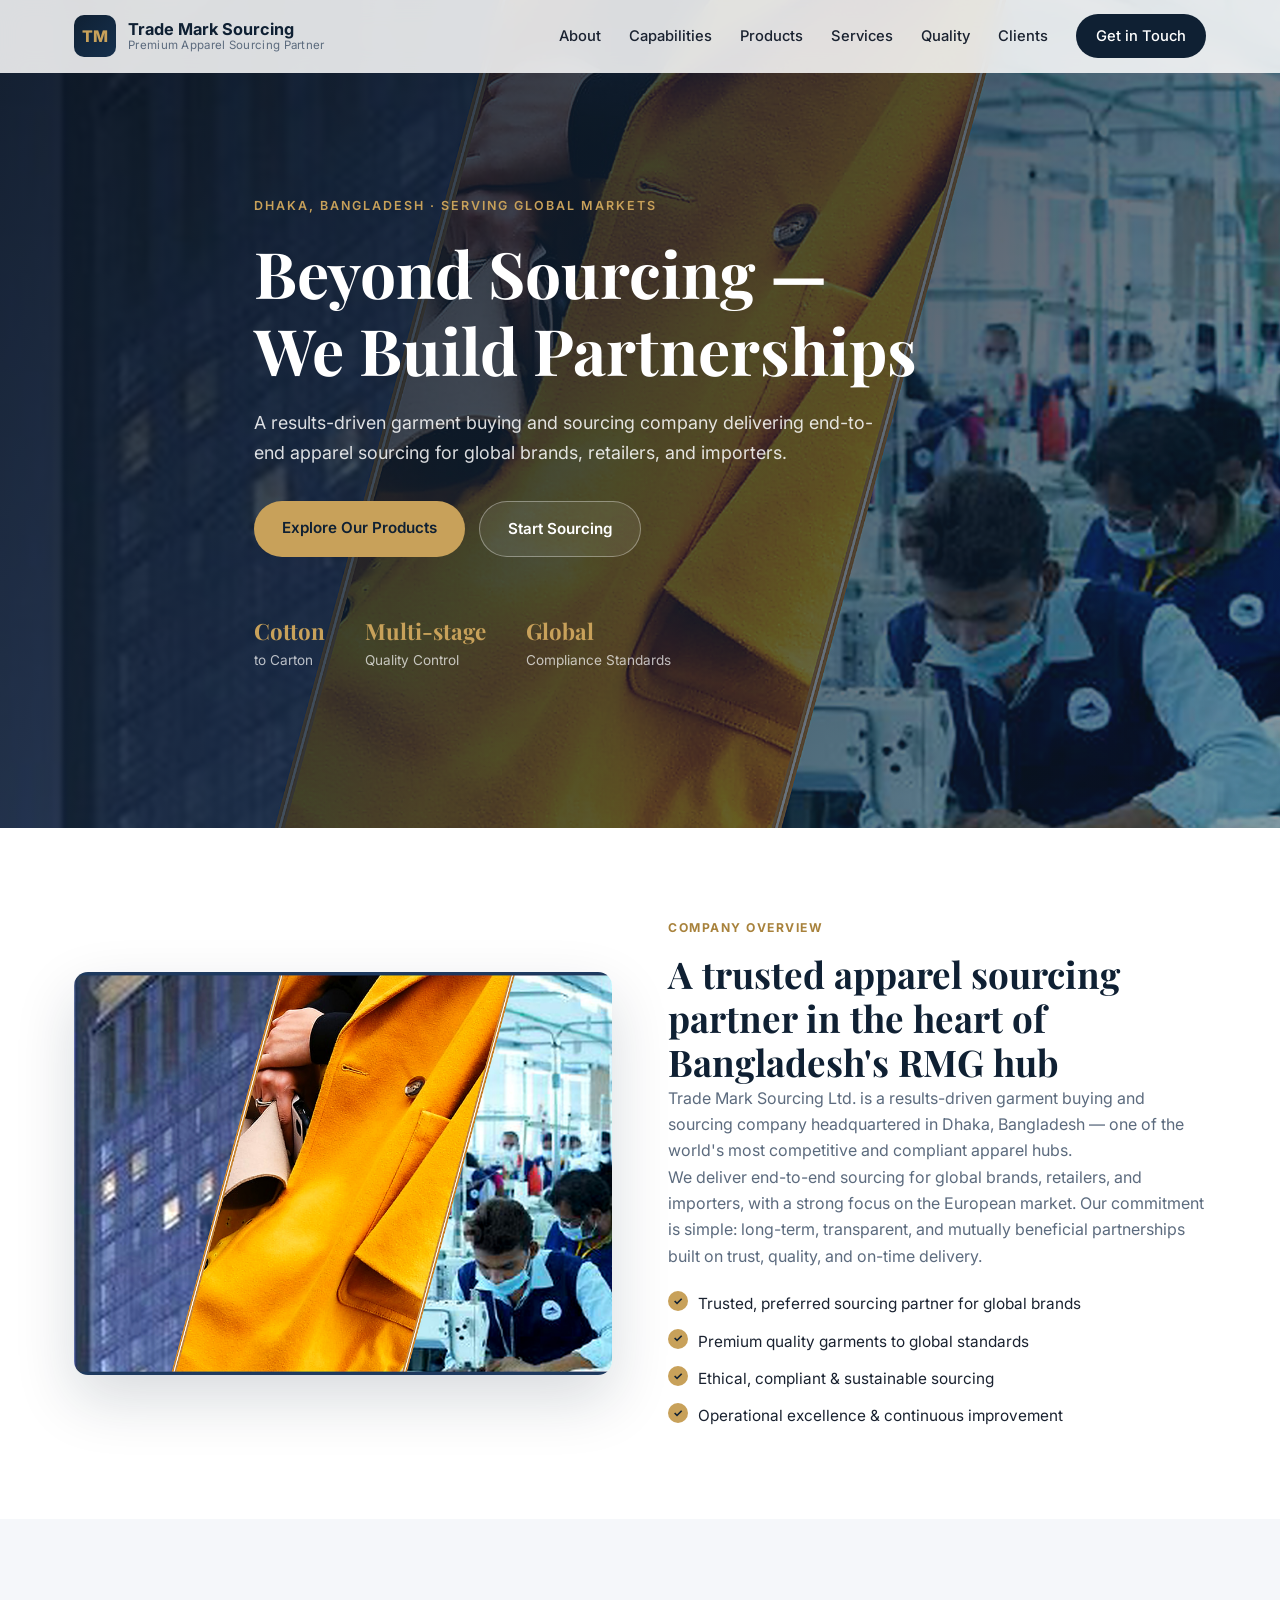
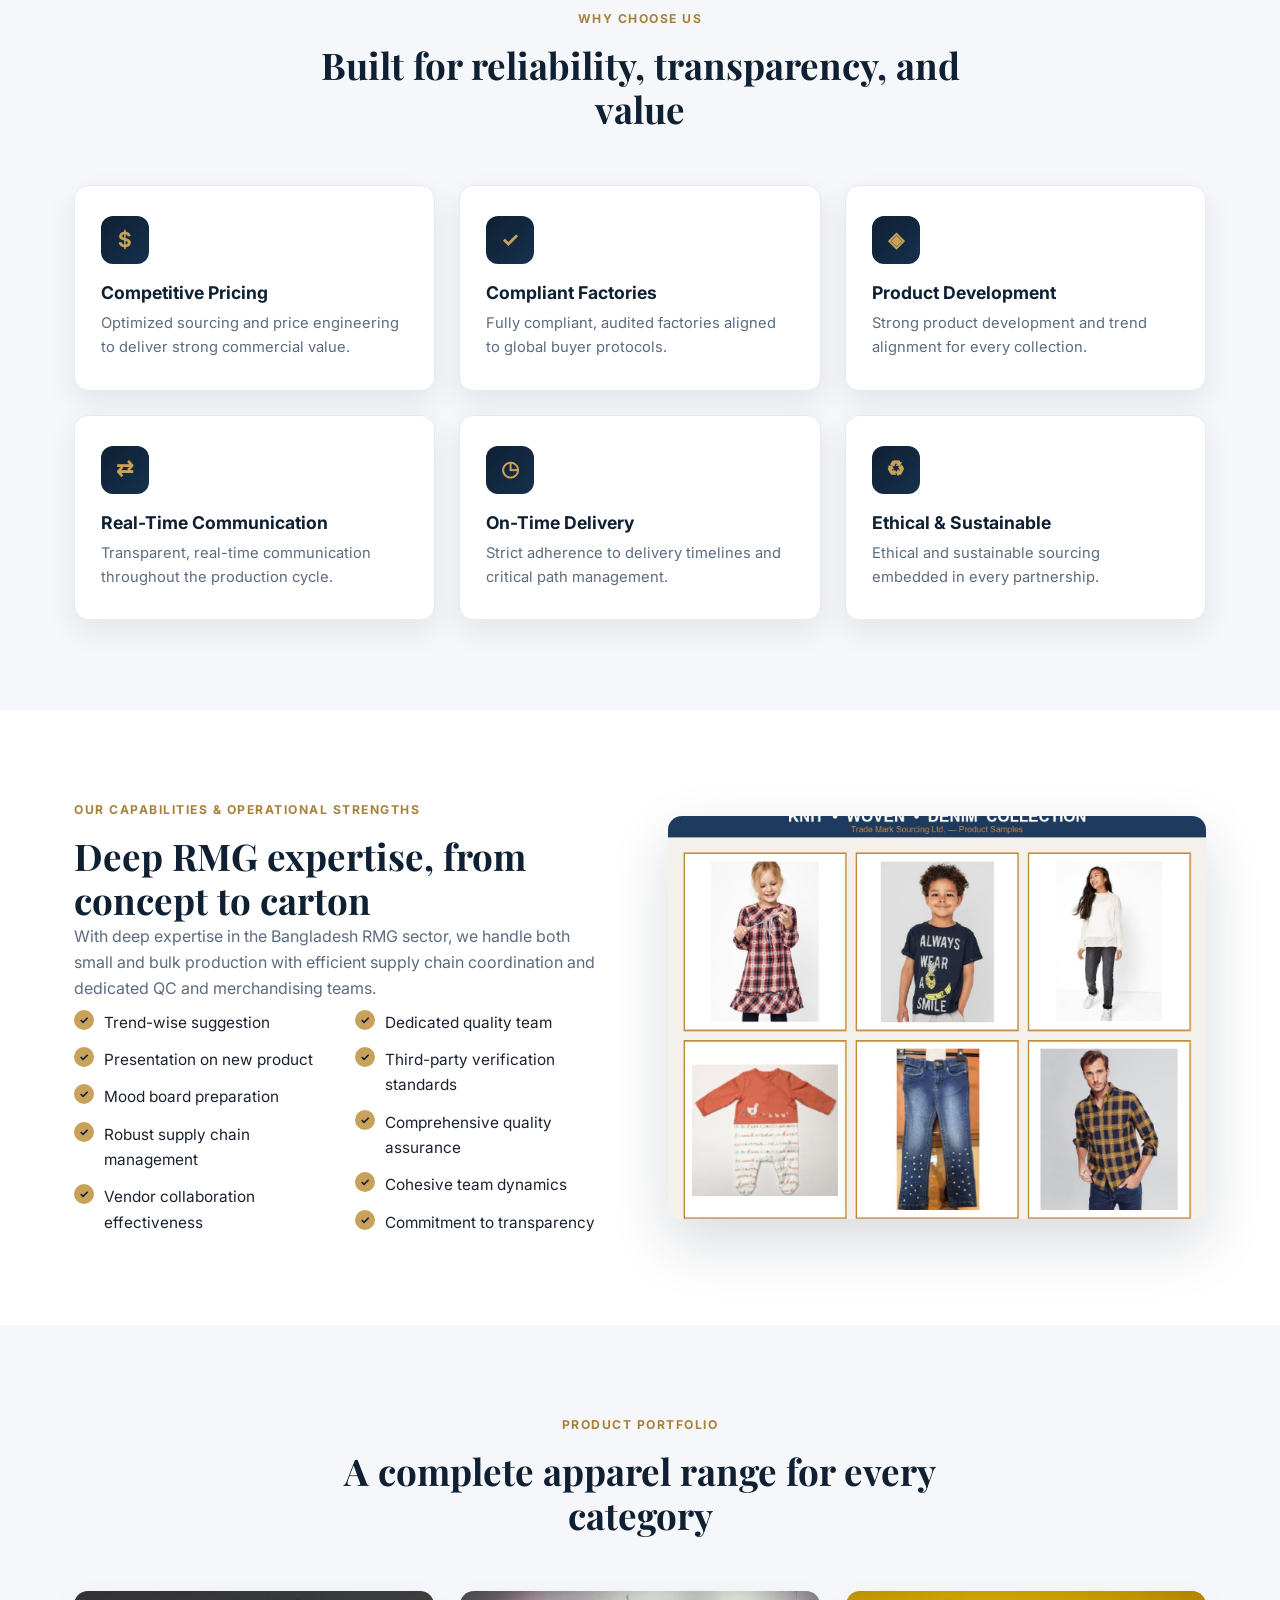
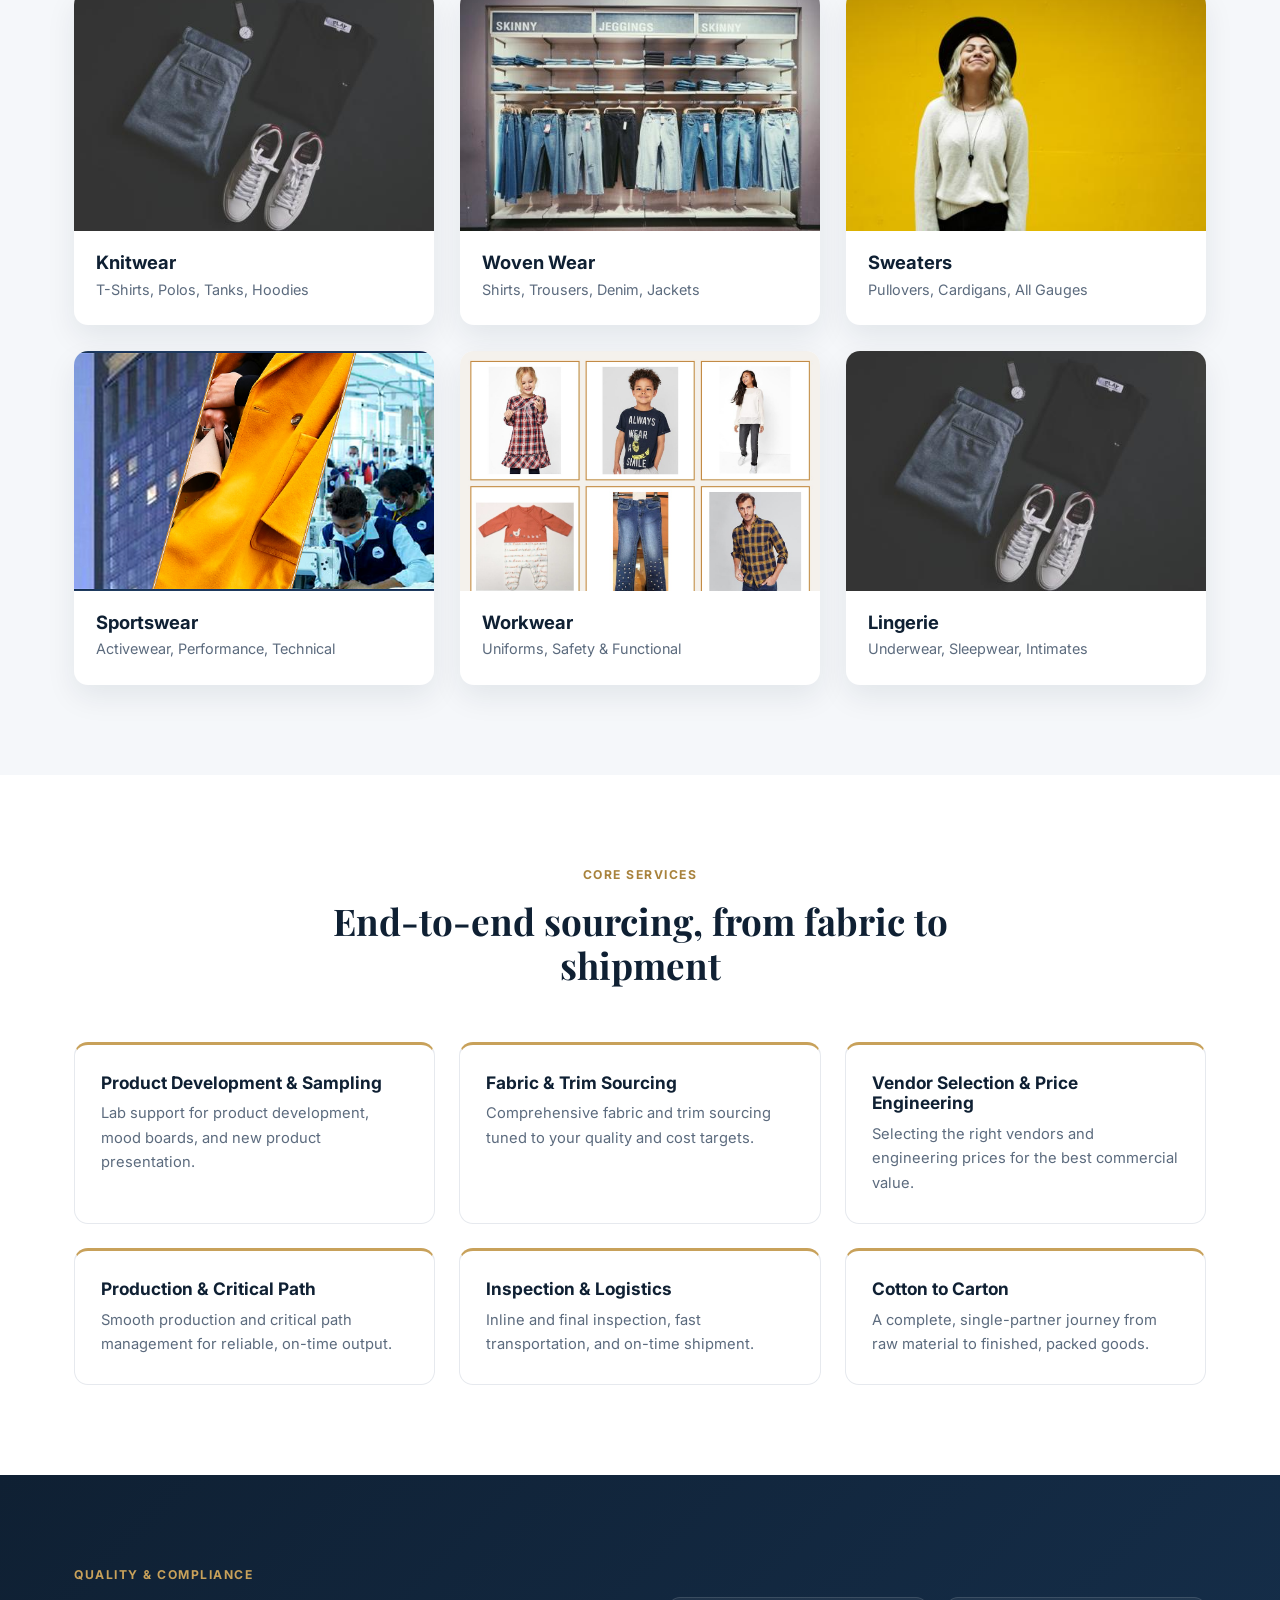
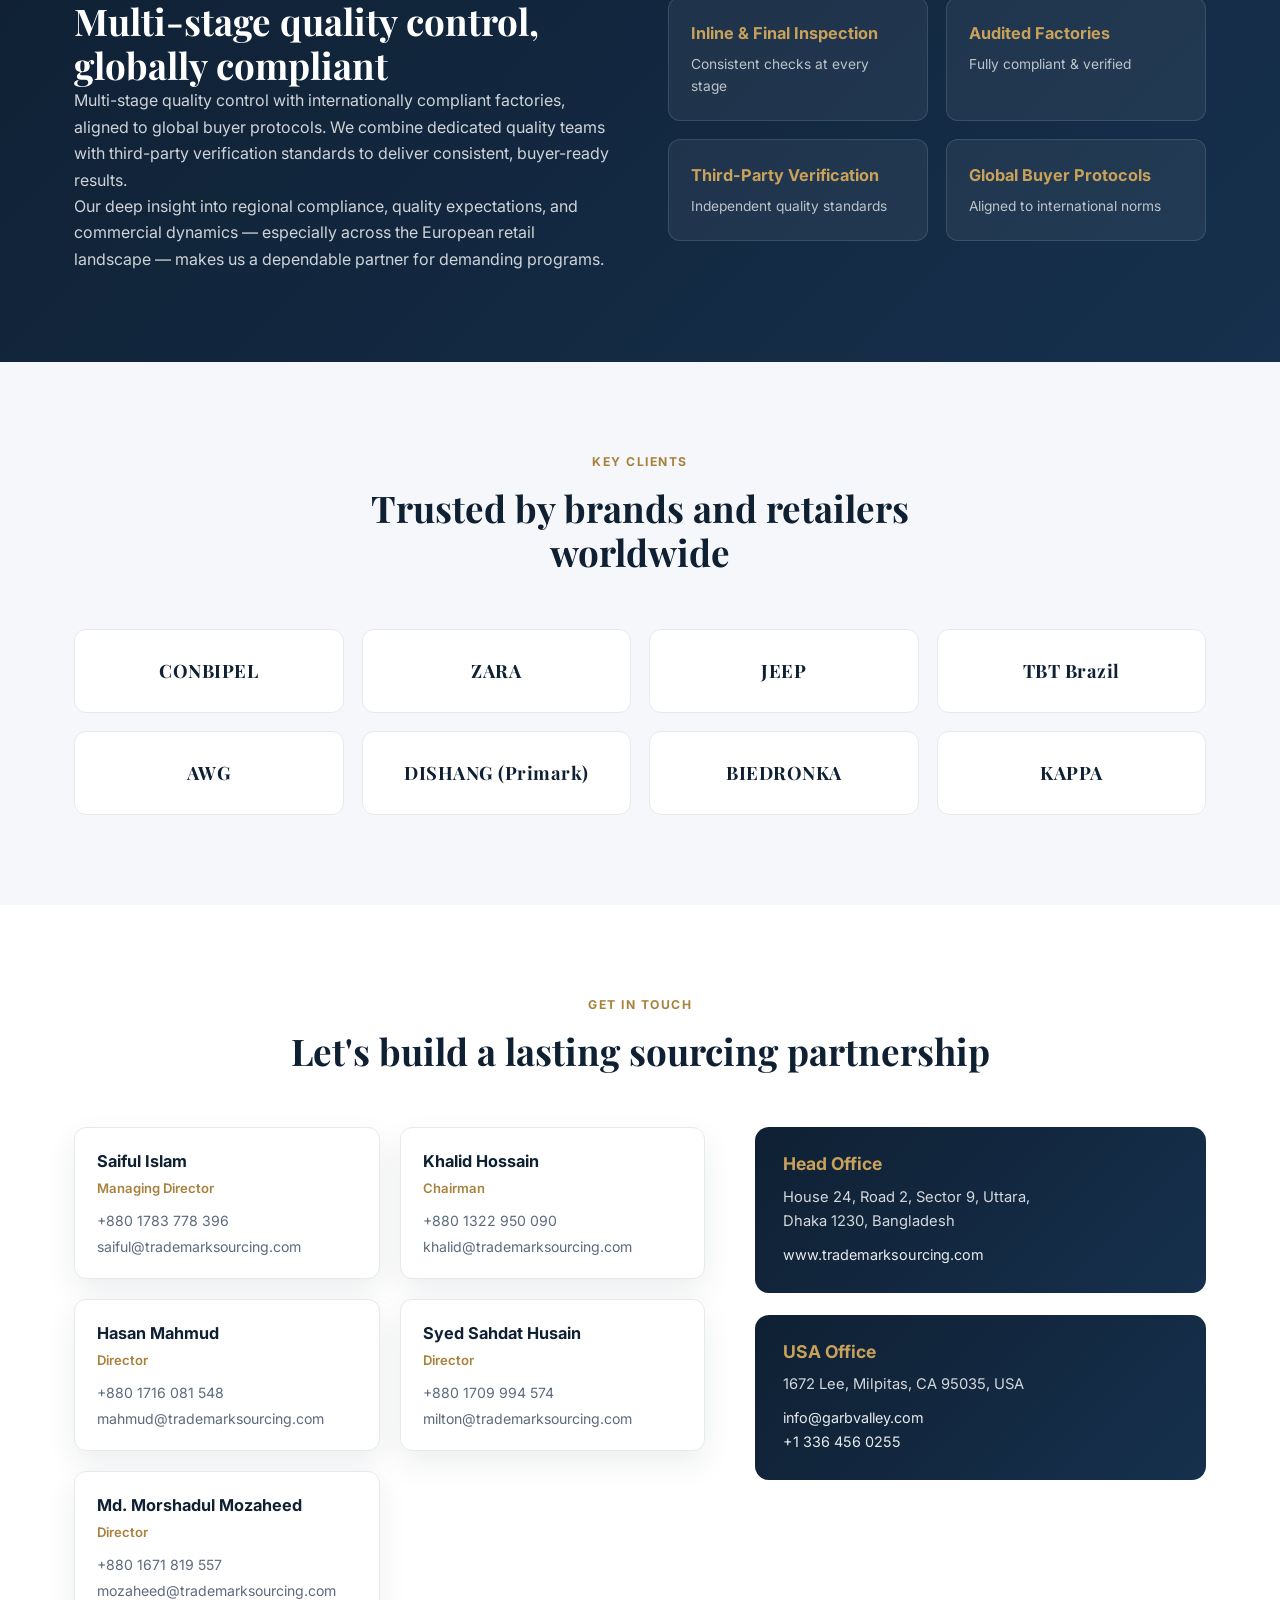
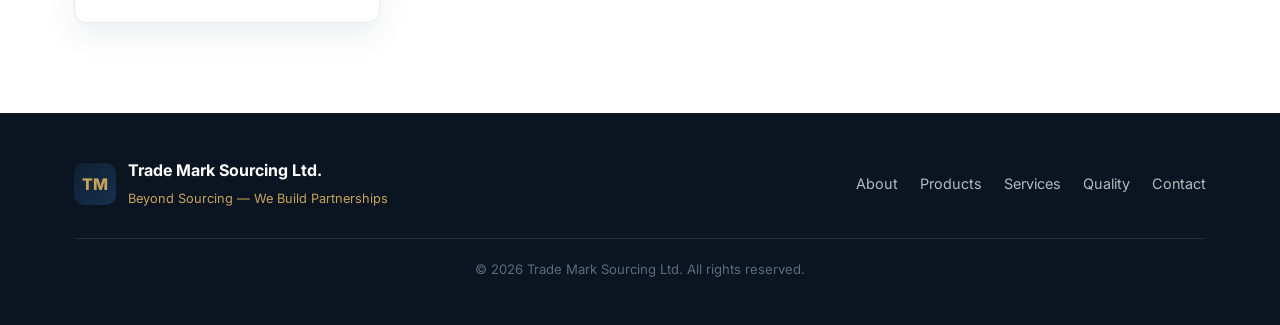
==== site/index.html @ 4a71d653 "Add Trade Mark Sourcing website with content and images" ====
<!DOCTYPE html>
<html lang="en">
<head>
  <meta charset="UTF-8" />
  <meta name="viewport" content="width=device-width, initial-scale=1.0" />
  <title>Trade Mark Sourcing Ltd. | Premium Apparel Sourcing Partner</title>
  <meta name="description" content="Trade Mark Sourcing Ltd. is a results-driven garment buying and sourcing company headquartered in Dhaka, Bangladesh, delivering end-to-end apparel sourcing for global brands, retailers, and importers." />
  <meta name="keywords" content="apparel sourcing, garment sourcing, Bangladesh RMG, knitwear, woven wear, sweaters, sportswear, workwear, buying house, Dhaka" />
  <meta property="og:title" content="Trade Mark Sourcing Ltd. — Premium Apparel Sourcing Partner" />
  <meta property="og:description" content="End-to-end garment sourcing for global brands, retailers, and importers from Dhaka, Bangladesh." />
  <meta property="og:type" content="website" />
  <meta property="og:url" content="https://www.trademarksourcing.com" />
  <link rel="canonical" href="https://www.trademarksourcing.com" />
  <link rel="preconnect" href="https://fonts.googleapis.com" />
  <link rel="preconnect" href="https://fonts.gstatic.com" crossorigin />
  <link href="https://fonts.googleapis.com/css2?family=Inter:wght@400;500;600;700;800&family=Playfair+Display:wght@600;700&display=swap" rel="stylesheet" />
  <link rel="stylesheet" href="css/styles.css" />
</head>
<body>
  <!-- Header -->
  <header class="site-header" id="header">
    <div class="container header-inner">
      <a href="#home" class="brand" aria-label="Trade Mark Sourcing home">
        <span class="brand-mark">TM</span>
        <span class="brand-text">
          <strong>Trade Mark Sourcing</strong>
          <small>Premium Apparel Sourcing Partner</small>
        </span>
      </a>
      <nav class="main-nav" id="nav">
        <a href="#about">About</a>
        <a href="#capabilities">Capabilities</a>
        <a href="#products">Products</a>
        <a href="#services">Services</a>
        <a href="#quality">Quality</a>
        <a href="#clients">Clients</a>
        <a href="#contact" class="nav-cta">Get in Touch</a>
      </nav>
      <button class="nav-toggle" id="navToggle" aria-label="Toggle navigation" aria-expanded="false">
        <span></span><span></span><span></span>
      </button>
    </div>
  </header>

  <!-- Hero -->
  <section class="hero" id="home">
    <div class="hero-bg"></div>
    <div class="hero-overlay"></div>
    <div class="container hero-content">
      <p class="eyebrow">Dhaka, Bangladesh &middot; Serving Global Markets</p>
      <h1>Beyond Sourcing —<br />We Build Partnerships</h1>
      <p class="hero-sub">
        A results-driven garment buying and sourcing company delivering end-to-end
        apparel sourcing for global brands, retailers, and importers.
      </p>
      <div class="hero-actions">
        <a href="#products" class="btn btn-primary">Explore Our Products</a>
        <a href="#contact" class="btn btn-ghost">Start Sourcing</a>
      </div>
      <div class="hero-stats">
        <div><strong>Cotton</strong><span>to Carton</span></div>
        <div><strong>Multi-stage</strong><span>Quality Control</span></div>
        <div><strong>Global</strong><span>Compliance Standards</span></div>
      </div>
    </div>
  </section>

  <!-- About -->
  <section class="section" id="about">
    <div class="container grid-2">
      <div class="media-frame">
        <img src="image/image1.jpeg" alt="Garment production and apparel manufacturing" loading="lazy" />
      </div>
      <div>
        <p class="section-eyebrow">Company Overview</p>
        <h2>A trusted apparel sourcing partner in the heart of Bangladesh's RMG hub</h2>
        <p>
          Trade Mark Sourcing Ltd. is a results-driven garment buying and sourcing company
          headquartered in Dhaka, Bangladesh — one of the world's most competitive and
          compliant apparel hubs.
        </p>
        <p>
          We deliver end-to-end sourcing for global brands, retailers, and importers, with a
          strong focus on the European market. Our commitment is simple: long-term, transparent,
          and mutually beneficial partnerships built on trust, quality, and on-time delivery.
        </p>
        <ul class="check-list">
          <li>Trusted, preferred sourcing partner for global brands</li>
          <li>Premium quality garments to global standards</li>
          <li>Ethical, compliant &amp; sustainable sourcing</li>
          <li>Operational excellence &amp; continuous improvement</li>
        </ul>
      </div>
    </div>
  </section>

  <!-- Why Choose Us -->
  <section class="section section-alt" id="why">
    <div class="container">
      <div class="section-head center">
        <p class="section-eyebrow">Why Choose Us</p>
        <h2>Built for reliability, transparency, and value</h2>
      </div>
      <div class="feature-grid">
        <div class="feature-card"><span class="fc-icon">$</span><h3>Competitive Pricing</h3><p>Optimized sourcing and price engineering to deliver strong commercial value.</p></div>
        <div class="feature-card"><span class="fc-icon">✓</span><h3>Compliant Factories</h3><p>Fully compliant, audited factories aligned to global buyer protocols.</p></div>
        <div class="feature-card"><span class="fc-icon">◈</span><h3>Product Development</h3><p>Strong product development and trend alignment for every collection.</p></div>
        <div class="feature-card"><span class="fc-icon">⇄</span><h3>Real-Time Communication</h3><p>Transparent, real-time communication throughout the production cycle.</p></div>
        <div class="feature-card"><span class="fc-icon">◷</span><h3>On-Time Delivery</h3><p>Strict adherence to delivery timelines and critical path management.</p></div>
        <div class="feature-card"><span class="fc-icon">♻</span><h3>Ethical &amp; Sustainable</h3><p>Ethical and sustainable sourcing embedded in every partnership.</p></div>
      </div>
    </div>
  </section>

  <!-- Capabilities -->
  <section class="section" id="capabilities">
    <div class="container grid-2 reverse">
      <div>
        <p class="section-eyebrow">Our Capabilities &amp; Operational Strengths</p>
        <h2>Deep RMG expertise, from concept to carton</h2>
        <p>
          With deep expertise in the Bangladesh RMG sector, we handle both small and bulk
          production with efficient supply chain coordination and dedicated QC and merchandising teams.
        </p>
        <div class="cap-columns">
          <ul class="check-list">
            <li>Trend-wise suggestion</li>
            <li>Presentation on new product</li>
            <li>Mood board preparation</li>
            <li>Robust supply chain management</li>
            <li>Vendor collaboration effectiveness</li>
          </ul>
          <ul class="check-list">
            <li>Dedicated quality team</li>
            <li>Third-party verification standards</li>
            <li>Comprehensive quality assurance</li>
            <li>Cohesive team dynamics</li>
            <li>Commitment to transparency</li>
          </ul>
        </div>
      </div>
      <div class="media-frame">
        <img src="image/image5.jpeg" alt="Apparel fabric and material sourcing" loading="lazy" />
      </div>
    </div>
  </section>

  <!-- Products -->
  <section class="section section-alt" id="products">
    <div class="container">
      <div class="section-head center">
        <p class="section-eyebrow">Product Portfolio</p>
        <h2>A complete apparel range for every category</h2>
      </div>
      <div class="product-grid">
        <article class="product-card">
          <div class="pc-media"><img src="image/image2.jpg" alt="Knitwear" loading="lazy" /></div>
          <div class="pc-body"><h3>Knitwear</h3><p>T-Shirts, Polos, Tanks, Hoodies</p></div>
        </article>
        <article class="product-card">
          <div class="pc-media"><img src="image/image3.jpg" alt="Woven wear" loading="lazy" /></div>
          <div class="pc-body"><h3>Woven Wear</h3><p>Shirts, Trousers, Denim, Jackets</p></div>
        </article>
        <article class="product-card">
          <div class="pc-media"><img src="image/image4.jpg" alt="Sweaters" loading="lazy" /></div>
          <div class="pc-body"><h3>Sweaters</h3><p>Pullovers, Cardigans, All Gauges</p></div>
        </article>
        <article class="product-card">
          <div class="pc-media"><img src="image/image1.jpeg" alt="Sportswear" loading="lazy" /></div>
          <div class="pc-body"><h3>Sportswear</h3><p>Activewear, Performance, Technical</p></div>
        </article>
        <article class="product-card">
          <div class="pc-media"><img src="image/image5.jpeg" alt="Workwear" loading="lazy" /></div>
          <div class="pc-body"><h3>Workwear</h3><p>Uniforms, Safety &amp; Functional</p></div>
        </article>
        <article class="product-card">
          <div class="pc-media"><img src="image/image2.jpg" alt="Lingerie" loading="lazy" /></div>
          <div class="pc-body"><h3>Lingerie</h3><p>Underwear, Sleepwear, Intimates</p></div>
        </article>
      </div>
    </div>
  </section>

  <!-- Services -->
  <section class="section" id="services">
    <div class="container">
      <div class="section-head center">
        <p class="section-eyebrow">Core Services</p>
        <h2>End-to-end sourcing, from fabric to shipment</h2>
      </div>
      <div class="service-grid">
        <div class="service-item"><h3>Product Development &amp; Sampling</h3><p>Lab support for product development, mood boards, and new product presentation.</p></div>
        <div class="service-item"><h3>Fabric &amp; Trim Sourcing</h3><p>Comprehensive fabric and trim sourcing tuned to your quality and cost targets.</p></div>
        <div class="service-item"><h3>Vendor Selection &amp; Price Engineering</h3><p>Selecting the right vendors and engineering prices for the best commercial value.</p></div>
        <div class="service-item"><h3>Production &amp; Critical Path</h3><p>Smooth production and critical path management for reliable, on-time output.</p></div>
        <div class="service-item"><h3>Inspection &amp; Logistics</h3><p>Inline and final inspection, fast transportation, and on-time shipment.</p></div>
        <div class="service-item"><h3>Cotton to Carton</h3><p>A complete, single-partner journey from raw material to finished, packed goods.</p></div>
      </div>
    </div>
  </section>

  <!-- Quality -->
  <section class="section quality" id="quality">
    <div class="container grid-2">
      <div>
        <p class="section-eyebrow light">Quality &amp; Compliance</p>
        <h2>Multi-stage quality control, globally compliant</h2>
        <p>
          Multi-stage quality control with internationally compliant factories, aligned to
          global buyer protocols. We combine dedicated quality teams with third-party
          verification standards to deliver consistent, buyer-ready results.
        </p>
        <p>
          Our deep insight into regional compliance, quality expectations, and commercial
          dynamics — especially across the European retail landscape — makes us a dependable
          partner for demanding programs.
        </p>
      </div>
      <div class="quality-cards">
        <div class="q-card"><strong>Inline &amp; Final Inspection</strong><span>Consistent checks at every stage</span></div>
        <div class="q-card"><strong>Audited Factories</strong><span>Fully compliant &amp; verified</span></div>
        <div class="q-card"><strong>Third-Party Verification</strong><span>Independent quality standards</span></div>
        <div class="q-card"><strong>Global Buyer Protocols</strong><span>Aligned to international norms</span></div>
      </div>
    </div>
  </section>

  <!-- Clients -->
  <section class="section section-alt" id="clients">
    <div class="container">
      <div class="section-head center">
        <p class="section-eyebrow">Key Clients</p>
        <h2>Trusted by brands and retailers worldwide</h2>
      </div>
      <div class="client-grid">
        <span>CONBIPEL</span>
        <span>ZARA</span>
        <span>JEEP</span>
        <span>TBT Brazil</span>
        <span>AWG</span>
        <span>DISHANG (Primark)</span>
        <span>BIEDRONKA</span>
        <span>KAPPA</span>
      </div>
    </div>
  </section>

  <!-- Contact -->
  <section class="section contact" id="contact">
    <div class="container">
      <div class="section-head center">
        <p class="section-eyebrow">Get in Touch</p>
        <h2>Let's build a lasting sourcing partnership</h2>
      </div>
      <div class="contact-layout">
        <div class="contact-people">
          <div class="person">
            <strong>Saiful Islam</strong><span>Managing Director</span>
            <a href="tel:+8801783778396">+880 1783 778 396</a>
            <a href="mailto:saiful@trademarksourcing.com">saiful@trademarksourcing.com</a>
          </div>
          <div class="person">
            <strong>Khalid Hossain</strong><span>Chairman</span>
            <a href="tel:+8801322950090">+880 1322 950 090</a>
            <a href="mailto:khalid@trademarksourcing.com">khalid@trademarksourcing.com</a>
          </div>
          <div class="person">
            <strong>Hasan Mahmud</strong><span>Director</span>
            <a href="tel:+8801716081548">+880 1716 081 548</a>
            <a href="mailto:mahmud@trademarksourcing.com">mahmud@trademarksourcing.com</a>
          </div>
          <div class="person">
            <strong>Syed Sahdat Husain</strong><span>Director</span>
            <a href="tel:+8801709994574">+880 1709 994 574</a>
            <a href="mailto:milton@trademarksourcing.com">milton@trademarksourcing.com</a>
          </div>
          <div class="person">
            <strong>Md. Morshadul Mozaheed</strong><span>Director</span>
            <a href="tel:+8801671819557">+880 1671 819 557</a>
            <a href="mailto:mozaheed@trademarksourcing.com">mozaheed@trademarksourcing.com</a>
          </div>
        </div>
        <div class="contact-offices">
          <div class="office">
            <h3>Head Office</h3>
            <p>House 24, Road 2, Sector 9, Uttara,<br />Dhaka 1230, Bangladesh</p>
            <a href="https://www.trademarksourcing.com">www.trademarksourcing.com</a>
          </div>
          <div class="office">
            <h3>USA Office</h3>
            <p>1672 Lee, Milpitas, CA 95035, USA</p>
            <a href="mailto:info@garbvalley.com">info@garbvalley.com</a>
            <a href="tel:+13364560255">+1 336 456 0255</a>
          </div>
        </div>
      </div>
    </div>
  </section>

  <!-- Footer -->
  <footer class="site-footer">
    <div class="container footer-inner">
      <div class="footer-brand">
        <span class="brand-mark">TM</span>
        <div>
          <strong>Trade Mark Sourcing Ltd.</strong>
          <small>Beyond Sourcing — We Build Partnerships</small>
        </div>
      </div>
      <nav class="footer-nav">
        <a href="#about">About</a>
        <a href="#products">Products</a>
        <a href="#services">Services</a>
        <a href="#quality">Quality</a>
        <a href="#contact">Contact</a>
      </nav>
      <p class="footer-copy">&copy; <span id="year"></span> Trade Mark Sourcing Ltd. All rights reserved.</p>
    </div>
  </footer>

  <script src="js/main.js"></script>
</body>
</html>
---- site/css/styles.css ----
:root {
  --navy: #0f2033;
  --navy-2: #16304d;
  --gold: #c8a15a;
  --gold-dark: #a8823c;
  --ink: #1a2230;
  --muted: #5c6b7e;
  --line: #e6e9ee;
  --bg: #ffffff;
  --bg-alt: #f5f7fa;
  --white: #ffffff;
  --radius: 14px;
  --shadow: 0 12px 30px rgba(15, 32, 51, 0.08);
  --shadow-lg: 0 24px 60px rgba(15, 32, 51, 0.16);
  --container: 1180px;
  --font: 'Inter', -apple-system, BlinkMacSystemFont, 'Segoe UI', Roboto, sans-serif;
  --display: 'Playfair Display', Georgia, serif;
}

* { box-sizing: border-box; margin: 0; padding: 0; }
html { scroll-behavior: smooth; scroll-padding-top: 80px; }
body {
  font-family: var(--font);
  color: var(--ink);
  background: var(--bg);
  line-height: 1.65;
  -webkit-font-smoothing: antialiased;
}
img { max-width: 100%; display: block; }
a { color: inherit; text-decoration: none; }

.container { width: 100%; max-width: var(--container); margin: 0 auto; padding: 0 24px; }

h1, h2, h3 { line-height: 1.2; color: var(--navy); font-weight: 700; }
h2 { font-size: clamp(1.6rem, 3vw, 2.3rem); font-family: var(--display); }
p { color: var(--muted); }

/* Header */
.site-header {
  position: fixed; top: 0; left: 0; right: 0; z-index: 100;
  background: rgba(255, 255, 255, 0.85);
  backdrop-filter: blur(12px);
  border-bottom: 1px solid transparent;
  transition: box-shadow .3s, border-color .3s, background .3s;
}
.site-header.scrolled { box-shadow: 0 4px 20px rgba(15,32,51,.08); border-color: var(--line); }
.header-inner { display: flex; align-items: center; justify-content: space-between; height: 72px; }
.brand { display: flex; align-items: center; gap: 12px; }
.brand-mark {
  display: grid; place-items: center;
  width: 42px; height: 42px; border-radius: 10px;
  background: linear-gradient(135deg, var(--navy), var(--navy-2));
  color: var(--gold); font-weight: 800; letter-spacing: .5px; font-size: 1rem;
}
.brand-text { display: flex; flex-direction: column; line-height: 1.15; }
.brand-text strong { color: var(--navy); font-size: 1.02rem; }
.brand-text small { color: var(--muted); font-size: .72rem; letter-spacing: .3px; }

.main-nav { display: flex; align-items: center; gap: 28px; }
.main-nav a { font-size: .92rem; font-weight: 500; color: var(--ink); transition: color .2s; }
.main-nav a:hover { color: var(--gold-dark); }
.nav-cta {
  background: var(--navy); color: var(--white) !important;
  padding: 10px 20px; border-radius: 999px; font-weight: 600;
  transition: background .2s, transform .2s;
}
.nav-cta:hover { background: var(--navy-2); transform: translateY(-1px); }

.nav-toggle { display: none; flex-direction: column; gap: 5px; background: none; border: 0; cursor: pointer; padding: 8px; }
.nav-toggle span { width: 24px; height: 2px; background: var(--navy); border-radius: 2px; transition: .3s; }

/* Hero */
.hero { position: relative; min-height: 92vh; display: flex; align-items: center; color: var(--white); overflow: hidden; }
.hero-bg {
  position: absolute; inset: 0;
  background: url('../image/image1.jpeg') center/cover no-repeat;
  transform: scale(1.05);
}
.hero-overlay {
  position: absolute; inset: 0;
  background: linear-gradient(120deg, rgba(10,20,33,.92) 0%, rgba(15,32,51,.78) 45%, rgba(15,32,51,.45) 100%);
}
.hero-content { position: relative; z-index: 2; padding: 120px 24px 80px; max-width: 820px; }
.eyebrow { color: var(--gold); font-weight: 600; letter-spacing: 2px; text-transform: uppercase; font-size: .78rem; margin-bottom: 18px; }
.hero h1 { color: var(--white); font-family: var(--display); font-size: clamp(2.2rem, 5.5vw, 4rem); margin-bottom: 20px; }
.hero-sub { color: rgba(255,255,255,.85); font-size: clamp(1rem, 1.4vw, 1.2rem); max-width: 620px; margin-bottom: 34px; }
.hero-actions { display: flex; gap: 14px; flex-wrap: wrap; margin-bottom: 56px; }

.btn { display: inline-block; padding: 14px 28px; border-radius: 999px; font-weight: 600; font-size: .95rem; transition: transform .2s, background .2s, box-shadow .2s; cursor: pointer; border: 0; }
.btn-primary { background: var(--gold); color: var(--navy); }
.btn-primary:hover { background: var(--gold-dark); transform: translateY(-2px); box-shadow: 0 10px 24px rgba(200,161,90,.35); }
.btn-ghost { background: rgba(255,255,255,.08); color: var(--white); border: 1px solid rgba(255,255,255,.35); }
.btn-ghost:hover { background: rgba(255,255,255,.16); transform: translateY(-2px); }

.hero-stats { display: flex; gap: 40px; flex-wrap: wrap; }
.hero-stats div { display: flex; flex-direction: column; }
.hero-stats strong { color: var(--gold); font-size: 1.4rem; font-family: var(--display); }
.hero-stats span { color: rgba(255,255,255,.7); font-size: .85rem; }

/* Sections */
.section { padding: 90px 0; }
.section-alt { background: var(--bg-alt); }
.section-eyebrow { color: var(--gold-dark); font-weight: 700; letter-spacing: 1.5px; text-transform: uppercase; font-size: .76rem; margin-bottom: 14px; }
.section-eyebrow.light { color: var(--gold); }
.section-head { max-width: 720px; margin-bottom: 50px; }
.section-head.center { margin: 0 auto 54px; text-align: center; }

.grid-2 { display: grid; grid-template-columns: 1fr 1fr; gap: 56px; align-items: center; }
.grid-2.reverse .media-frame { order: 2; }

.media-frame { border-radius: var(--radius); overflow: hidden; box-shadow: var(--shadow-lg); position: relative; }
.media-frame img { width: 100%; height: 100%; object-fit: cover; aspect-ratio: 4/3; }

.check-list { list-style: none; margin-top: 22px; display: grid; gap: 12px; }
.check-list li { position: relative; padding-left: 30px; color: var(--ink); font-size: .96rem; }
.check-list li::before {
  content: "✓"; position: absolute; left: 0; top: 0;
  width: 20px; height: 20px; border-radius: 50%;
  background: var(--gold); color: var(--navy); font-size: .7rem; font-weight: 700;
  display: grid; place-items: center;
}
.cap-columns { display: grid; grid-template-columns: 1fr 1fr; gap: 24px; }
.cap-columns .check-list { margin-top: 8px; }

/* Feature grid */
.feature-grid { display: grid; grid-template-columns: repeat(3, 1fr); gap: 24px; }
.feature-card {
  background: var(--white); border: 1px solid var(--line); border-radius: var(--radius);
  padding: 30px 26px; box-shadow: var(--shadow); transition: transform .25s, box-shadow .25s;
}
.feature-card:hover { transform: translateY(-6px); box-shadow: var(--shadow-lg); }
.fc-icon {
  display: grid; place-items: center; width: 48px; height: 48px; border-radius: 12px;
  background: linear-gradient(135deg, var(--navy), var(--navy-2)); color: var(--gold);
  font-size: 1.3rem; font-weight: 700; margin-bottom: 18px;
}
.feature-card h3 { font-size: 1.1rem; margin-bottom: 8px; }
.feature-card p { font-size: .92rem; }

/* Products */
.product-grid { display: grid; grid-template-columns: repeat(3, 1fr); gap: 26px; }
.product-card {
  background: var(--white); border-radius: var(--radius); overflow: hidden;
  box-shadow: var(--shadow); transition: transform .25s, box-shadow .25s;
}
.product-card:hover { transform: translateY(-6px); box-shadow: var(--shadow-lg); }
.pc-media { position: relative; aspect-ratio: 3/2; overflow: hidden; }
.pc-media img { width: 100%; height: 100%; object-fit: cover; transition: transform .5s; }
.product-card:hover .pc-media img { transform: scale(1.06); }
.pc-body { padding: 20px 22px 24px; }
.pc-body h3 { font-size: 1.15rem; margin-bottom: 4px; }
.pc-body p { font-size: .9rem; }

/* Services */
.service-grid { display: grid; grid-template-columns: repeat(3, 1fr); gap: 24px; }
.service-item {
  padding: 28px 26px; border-radius: var(--radius); border: 1px solid var(--line);
  border-top: 3px solid var(--gold); background: var(--white); transition: transform .25s, box-shadow .25s;
}
.service-item:hover { transform: translateY(-4px); box-shadow: var(--shadow); }
.service-item h3 { font-size: 1.08rem; margin-bottom: 8px; }
.service-item p { font-size: .92rem; }

/* Quality */
.quality { background: linear-gradient(135deg, var(--navy) 0%, var(--navy-2) 100%); color: var(--white); }
.quality h2 { color: var(--white); }
.quality p { color: rgba(255,255,255,.8); }
.quality-cards { display: grid; grid-template-columns: 1fr 1fr; gap: 18px; }
.q-card {
  background: rgba(255,255,255,.06); border: 1px solid rgba(255,255,255,.12);
  border-radius: 12px; padding: 22px; display: flex; flex-direction: column; gap: 6px;
}
.q-card strong { color: var(--gold); font-size: 1.02rem; }
.q-card span { color: rgba(255,255,255,.7); font-size: .86rem; }

/* Clients */
.client-grid { display: grid; grid-template-columns: repeat(4, 1fr); gap: 18px; }
.client-grid span {
  display: grid; place-items: center; padding: 26px 16px; text-align: center;
  background: var(--white); border: 1px solid var(--line); border-radius: 12px;
  font-family: var(--display); font-weight: 700; font-size: 1.15rem; color: var(--navy);
  letter-spacing: .5px; transition: transform .2s, border-color .2s;
}
.client-grid span:hover { transform: translateY(-3px); border-color: var(--gold); }

/* Contact */
.contact-layout { display: grid; grid-template-columns: 1.4fr 1fr; gap: 50px; }
.contact-people { display: grid; grid-template-columns: 1fr 1fr; gap: 20px; }
.person {
  background: var(--white); border: 1px solid var(--line); border-radius: 12px;
  padding: 20px 22px; display: flex; flex-direction: column; gap: 3px; box-shadow: var(--shadow);
}
.person strong { color: var(--navy); font-size: 1.02rem; }
.person span { color: var(--gold-dark); font-size: .82rem; font-weight: 600; margin-bottom: 6px; }
.person a { font-size: .88rem; color: var(--muted); transition: color .2s; }
.person a:hover { color: var(--navy); }
.contact-offices { display: grid; gap: 22px; align-content: start; }
.office {
  background: linear-gradient(135deg, var(--navy), var(--navy-2)); color: var(--white);
  border-radius: var(--radius); padding: 26px 28px;
}
.office h3 { color: var(--gold); font-size: 1.1rem; margin-bottom: 10px; }
.office p { color: rgba(255,255,255,.82); font-size: .92rem; margin-bottom: 10px; }
.office a { display: block; color: var(--white); font-size: .9rem; opacity: .9; }
.office a:hover { color: var(--gold); }

/* Footer */
.site-footer { background: #0a1521; color: rgba(255,255,255,.7); padding: 44px 0; }
.footer-inner { display: flex; align-items: center; justify-content: space-between; gap: 24px; flex-wrap: wrap; }
.footer-brand { display: flex; align-items: center; gap: 12px; }
.footer-brand strong { display: block; color: var(--white); font-size: 1rem; }
.footer-brand small { color: var(--gold); font-size: .8rem; }
.footer-nav { display: flex; gap: 22px; flex-wrap: wrap; }
.footer-nav a { font-size: .9rem; transition: color .2s; }
.footer-nav a:hover { color: var(--gold); }
.footer-copy { font-size: .82rem; width: 100%; text-align: center; border-top: 1px solid rgba(255,255,255,.1); padding-top: 20px; margin-top: 4px; }

/* Reveal animation */
.reveal { opacity: 0; transform: translateY(24px); transition: opacity .7s ease, transform .7s ease; }
.reveal.visible { opacity: 1; transform: none; }

/* Responsive */
@media (max-width: 900px) {
  .grid-2 { grid-template-columns: 1fr; gap: 36px; }
  .grid-2.reverse .media-frame { order: 0; }
  .feature-grid, .product-grid, .service-grid { grid-template-columns: repeat(2, 1fr); }
  .contact-layout { grid-template-columns: 1fr; }
  .client-grid { grid-template-columns: repeat(2, 1fr); }
}
@media (max-width: 720px) {
  .main-nav {
    position: fixed; top: 72px; right: 0; left: 0;
    background: var(--white); flex-direction: column; align-items: stretch;
    gap: 0; padding: 8px 24px 24px; box-shadow: var(--shadow-lg);
    transform: translateY(-140%); transition: transform .35s; border-bottom: 1px solid var(--line);
  }
  .main-nav.open { transform: none; }
  .main-nav a { padding: 14px 0; border-bottom: 1px solid var(--line); }
  .nav-cta { text-align: center; margin-top: 12px; border-bottom: 0 !important; }
  .nav-toggle { display: flex; }
  .nav-toggle.open span:nth-child(1) { transform: translateY(7px) rotate(45deg); }
  .nav-toggle.open span:nth-child(2) { opacity: 0; }
  .nav-toggle.open span:nth-child(3) { transform: translateY(-7px) rotate(-45deg); }
  .contact-people { grid-template-columns: 1fr; }
  .cap-columns { grid-template-columns: 1fr; }
  .hero-stats { gap: 24px; }
}
@media (max-width: 480px) {
  .feature-grid, .product-grid, .service-grid, .quality-cards, .client-grid { grid-template-columns: 1fr; }
  .section { padding: 64px 0; }
}
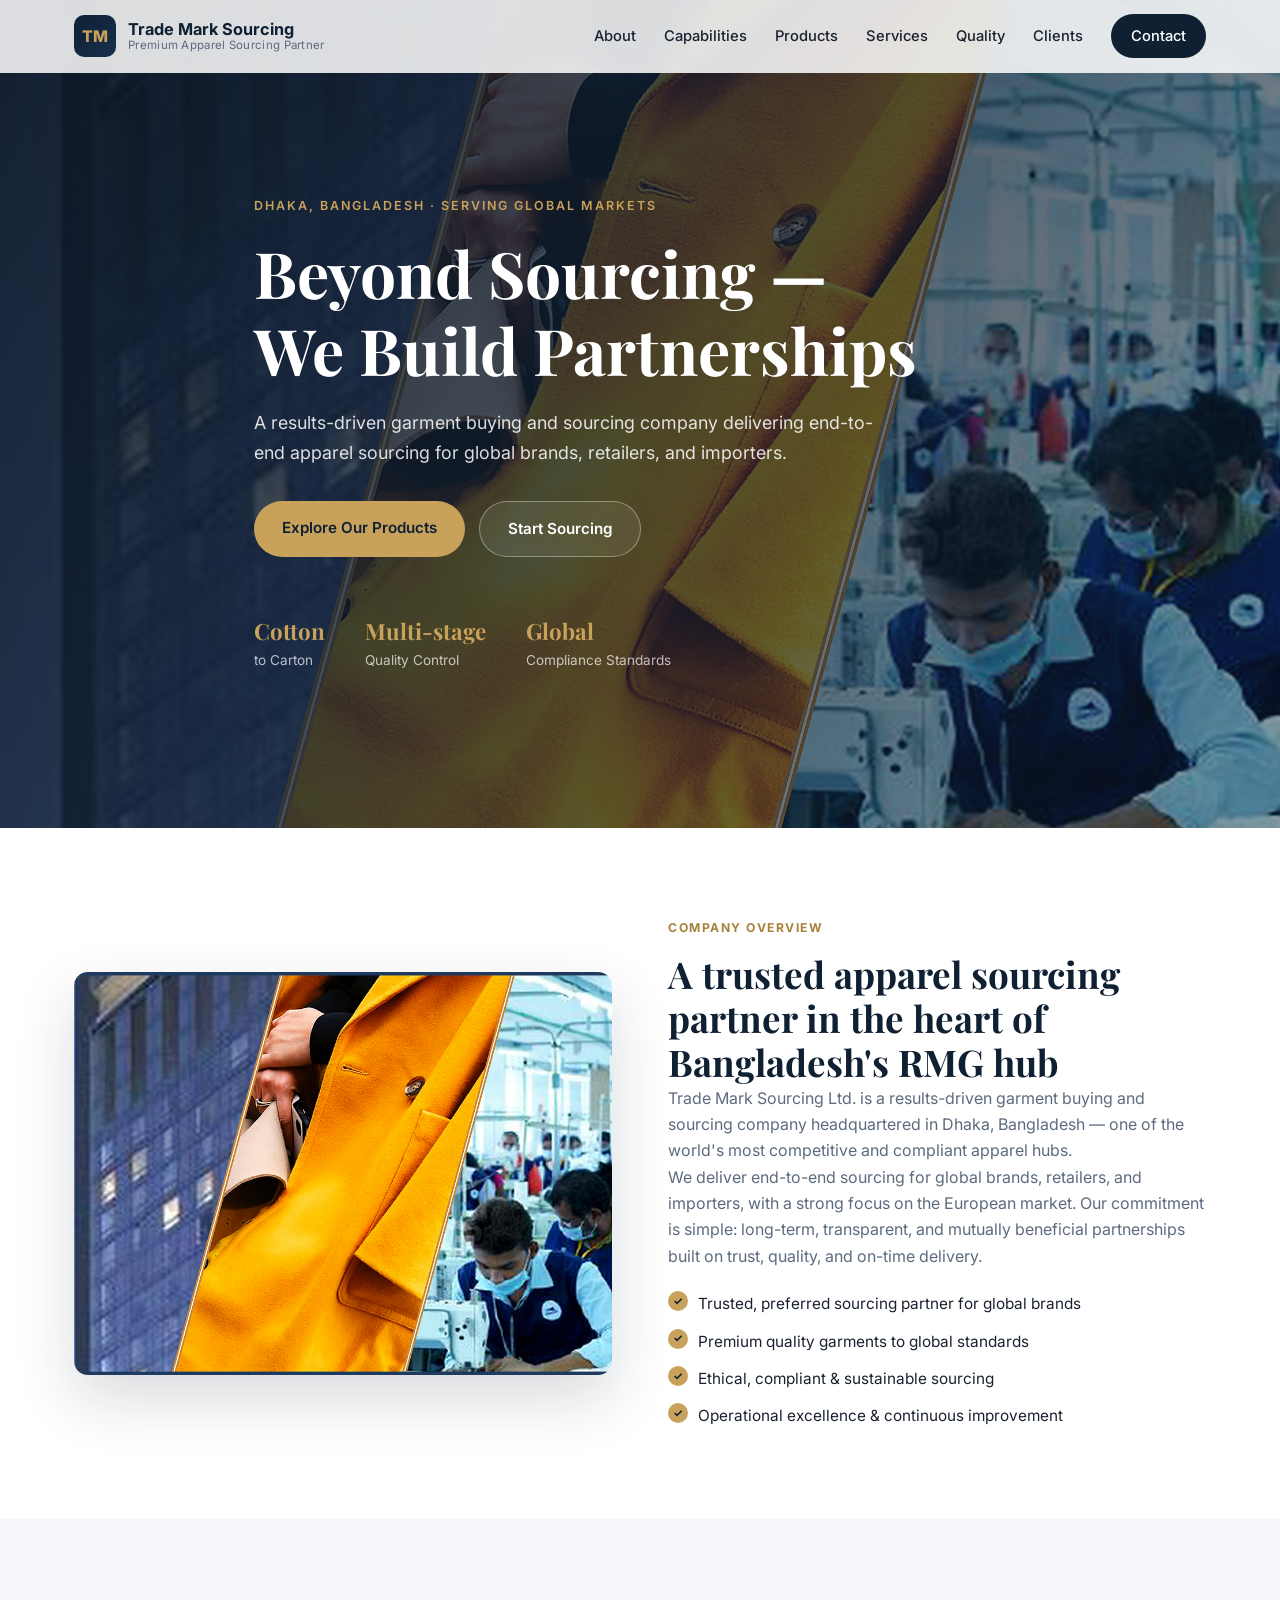
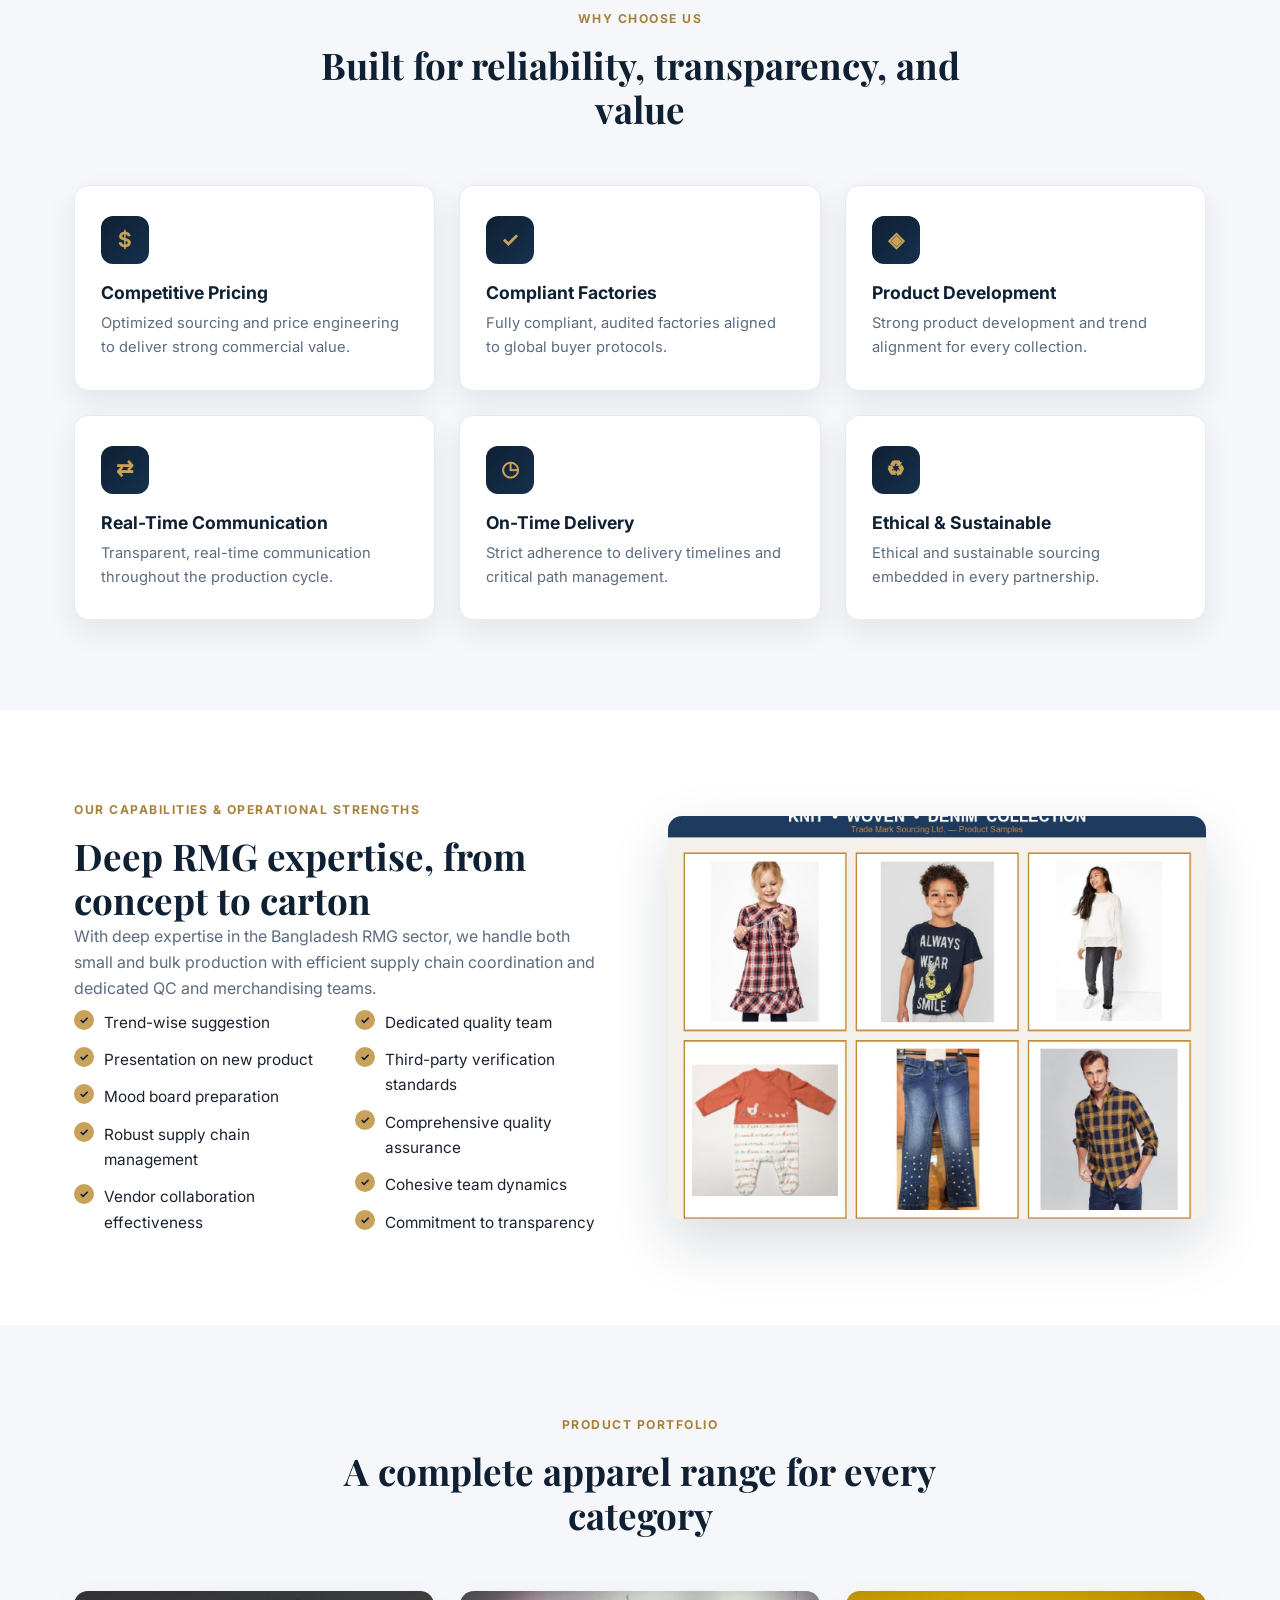
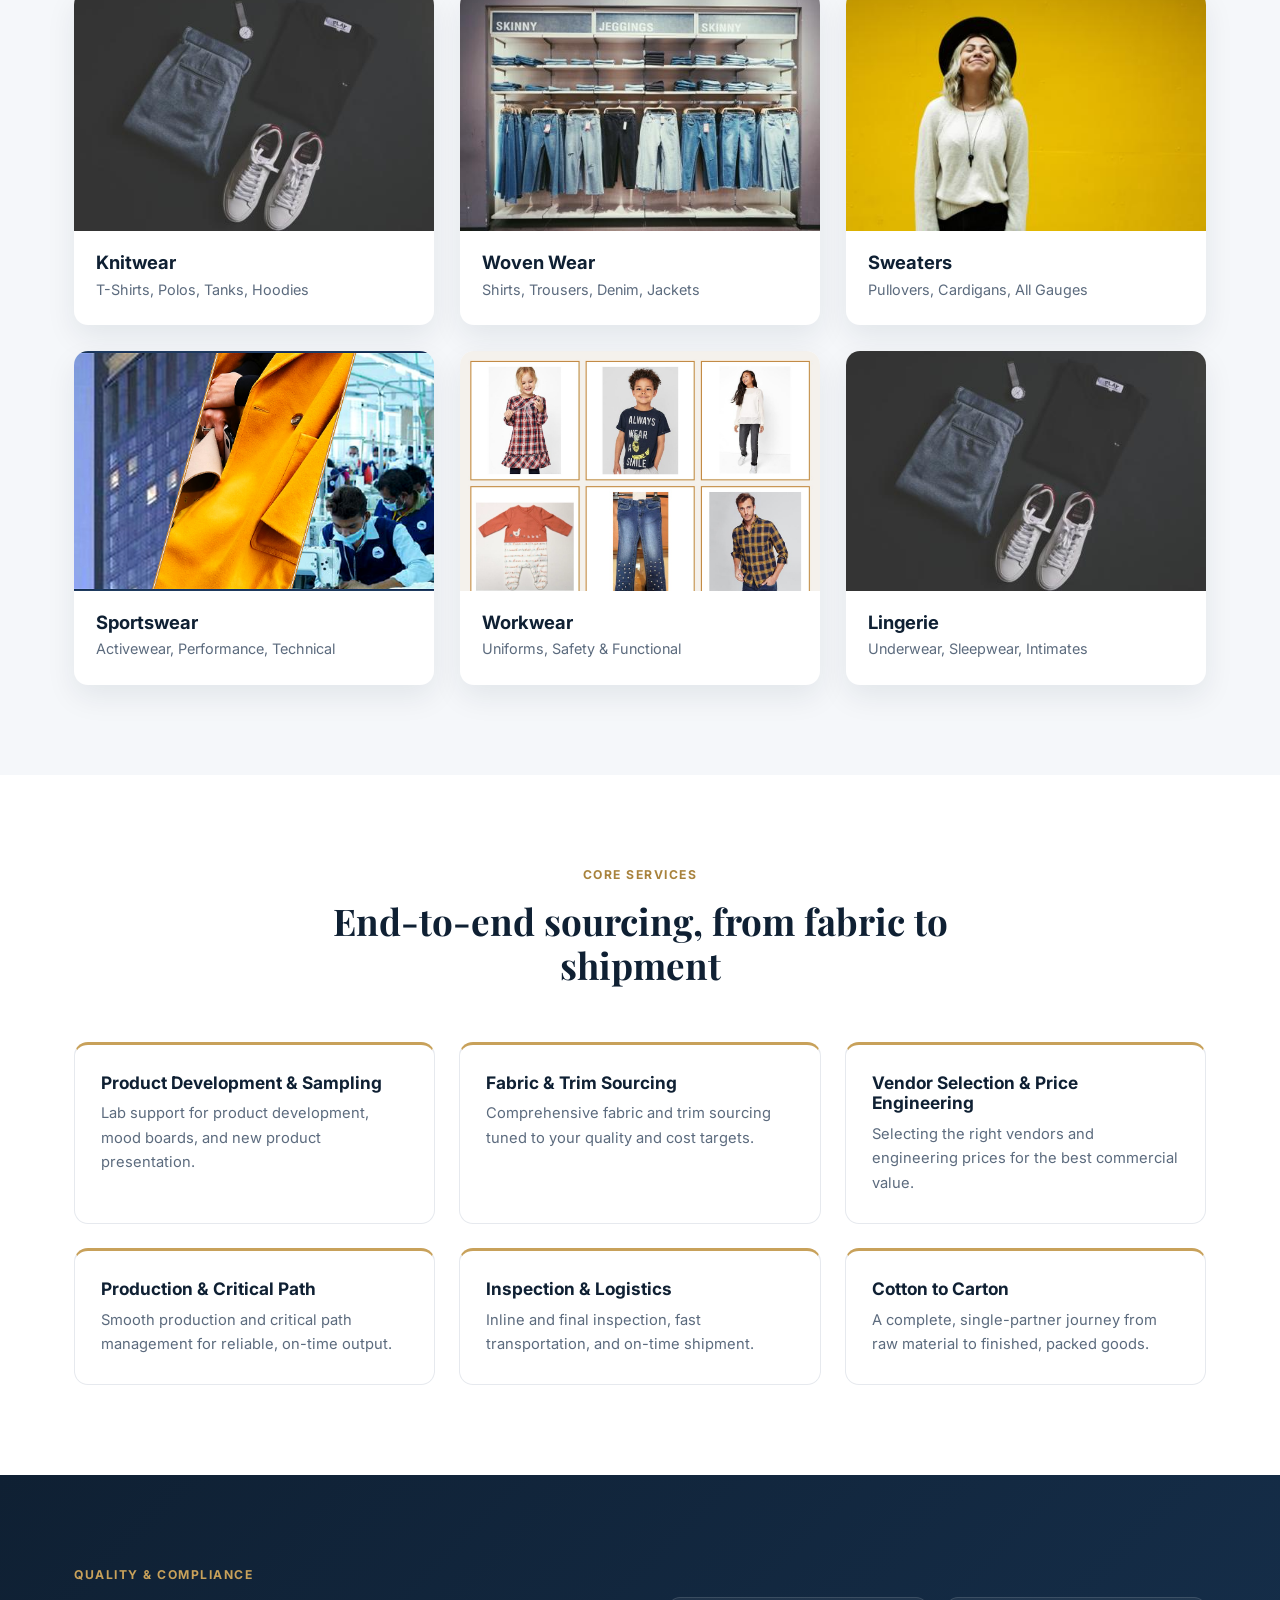
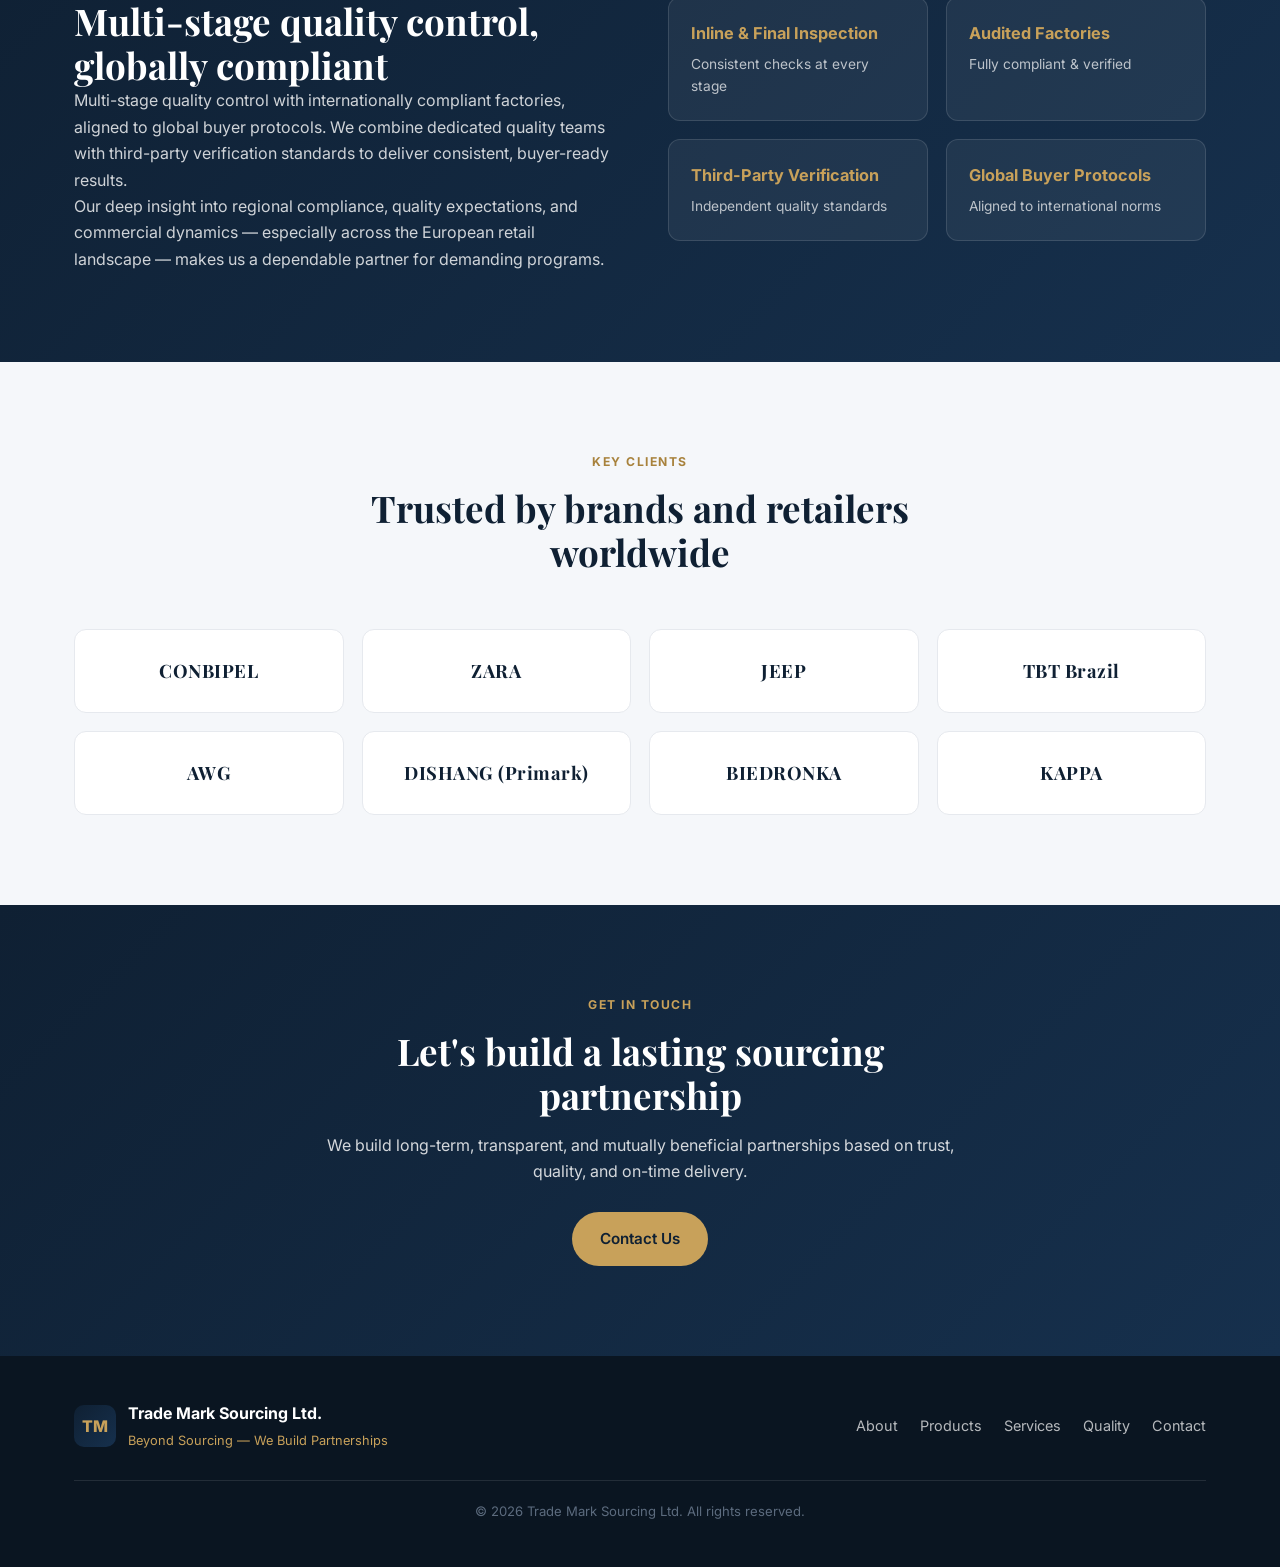
==== commit e3f61b03: "Add dedicated Contact page and move contact details from home" ====
--- a/site/index.html
+++ b/site/index.html
@@ -34,7 +34,7 @@
         <a href="#services">Services</a>
         <a href="#quality">Quality</a>
         <a href="#clients">Clients</a>
-        <a href="#contact" class="nav-cta">Get in Touch</a>
+        <a href="contact.html" class="nav-cta">Contact</a>
       </nav>
       <button class="nav-toggle" id="navToggle" aria-label="Toggle navigation" aria-expanded="false">
         <span></span><span></span><span></span>
@@ -245,55 +245,16 @@
     </div>
   </section>
 
-  <!-- Contact -->
-  <section class="section contact" id="contact">
-    <div class="container">
-      <div class="section-head center">
-        <p class="section-eyebrow">Get in Touch</p>
-        <h2>Let's build a lasting sourcing partnership</h2>
-      </div>
-      <div class="contact-layout">
-        <div class="contact-people">
-          <div class="person">
-            <strong>Saiful Islam</strong><span>Managing Director</span>
-            <a href="tel:+8801783778396">+880 1783 778 396</a>
-            <a href="mailto:saiful@trademarksourcing.com">saiful@trademarksourcing.com</a>
-          </div>
-          <div class="person">
-            <strong>Khalid Hossain</strong><span>Chairman</span>
-            <a href="tel:+8801322950090">+880 1322 950 090</a>
-            <a href="mailto:khalid@trademarksourcing.com">khalid@trademarksourcing.com</a>
-          </div>
-          <div class="person">
-            <strong>Hasan Mahmud</strong><span>Director</span>
-            <a href="tel:+8801716081548">+880 1716 081 548</a>
-            <a href="mailto:mahmud@trademarksourcing.com">mahmud@trademarksourcing.com</a>
-          </div>
-          <div class="person">
-            <strong>Syed Sahdat Husain</strong><span>Director</span>
-            <a href="tel:+8801709994574">+880 1709 994 574</a>
-            <a href="mailto:milton@trademarksourcing.com">milton@trademarksourcing.com</a>
-          </div>
-          <div class="person">
-            <strong>Md. Morshadul Mozaheed</strong><span>Director</span>
-            <a href="tel:+8801671819557">+880 1671 819 557</a>
-            <a href="mailto:mozaheed@trademarksourcing.com">mozaheed@trademarksourcing.com</a>
-          </div>
-        </div>
-        <div class="contact-offices">
-          <div class="office">
-            <h3>Head Office</h3>
-            <p>House 24, Road 2, Sector 9, Uttara,<br />Dhaka 1230, Bangladesh</p>
-            <a href="https://www.trademarksourcing.com">www.trademarksourcing.com</a>
-          </div>
-          <div class="office">
-            <h3>USA Office</h3>
-            <p>1672 Lee, Milpitas, CA 95035, USA</p>
-            <a href="mailto:info@garbvalley.com">info@garbvalley.com</a>
-            <a href="tel:+13364560255">+1 336 456 0255</a>
-          </div>
-        </div>
-      </div>
+  <!-- Contact CTA -->
+  <section class="section contact-cta" id="contact">
+    <div class="container center">
+      <p class="section-eyebrow light">Get in Touch</p>
+      <h2>Let's build a lasting sourcing partnership</h2>
+      <p class="contact-cta-sub">
+        We build long-term, transparent, and mutually beneficial partnerships based on trust,
+        quality, and on-time delivery.
+      </p>
+      <a href="contact.html" class="btn btn-primary">Contact Us</a>
     </div>
   </section>
 
@@ -312,7 +273,7 @@
         <a href="#products">Products</a>
         <a href="#services">Services</a>
         <a href="#quality">Quality</a>
-        <a href="#contact">Contact</a>
+        <a href="contact.html">Contact</a>
       </nav>
       <p class="footer-copy">&copy; <span id="year"></span> Trade Mark Sourcing Ltd. All rights reserved.</p>
     </div>
--- a/site/css/styles.css
+++ b/site/css/styles.css
@@ -183,6 +183,21 @@
 }
 .client-grid span:hover { transform: translateY(-3px); border-color: var(--gold); }
 
+/* Page hero (interior pages) */
+.page-hero {
+  background: linear-gradient(120deg, var(--navy) 0%, var(--navy-2) 100%);
+  color: var(--white); padding: 150px 0 70px; text-align: center;
+}
+.page-hero h1 { color: var(--white); font-family: var(--display); font-size: clamp(2rem, 4vw, 3rem); margin-bottom: 16px; }
+.page-hero .eyebrow { margin-bottom: 14px; }
+.page-hero-sub { color: rgba(255,255,255,.82); max-width: 640px; margin: 0 auto; font-size: 1.05rem; }
+
+/* Contact CTA (home page) */
+.contact-cta { background: linear-gradient(135deg, var(--navy), var(--navy-2)); color: var(--white); text-align: center; }
+.contact-cta .center { max-width: 680px; margin: 0 auto; }
+.contact-cta h2 { color: var(--white); margin-bottom: 14px; }
+.contact-cta-sub { color: rgba(255,255,255,.82); margin-bottom: 28px; }
+
 /* Contact */
 .contact-layout { display: grid; grid-template-columns: 1.4fr 1fr; gap: 50px; }
 .contact-people { display: grid; grid-template-columns: 1fr 1fr; gap: 20px; }
